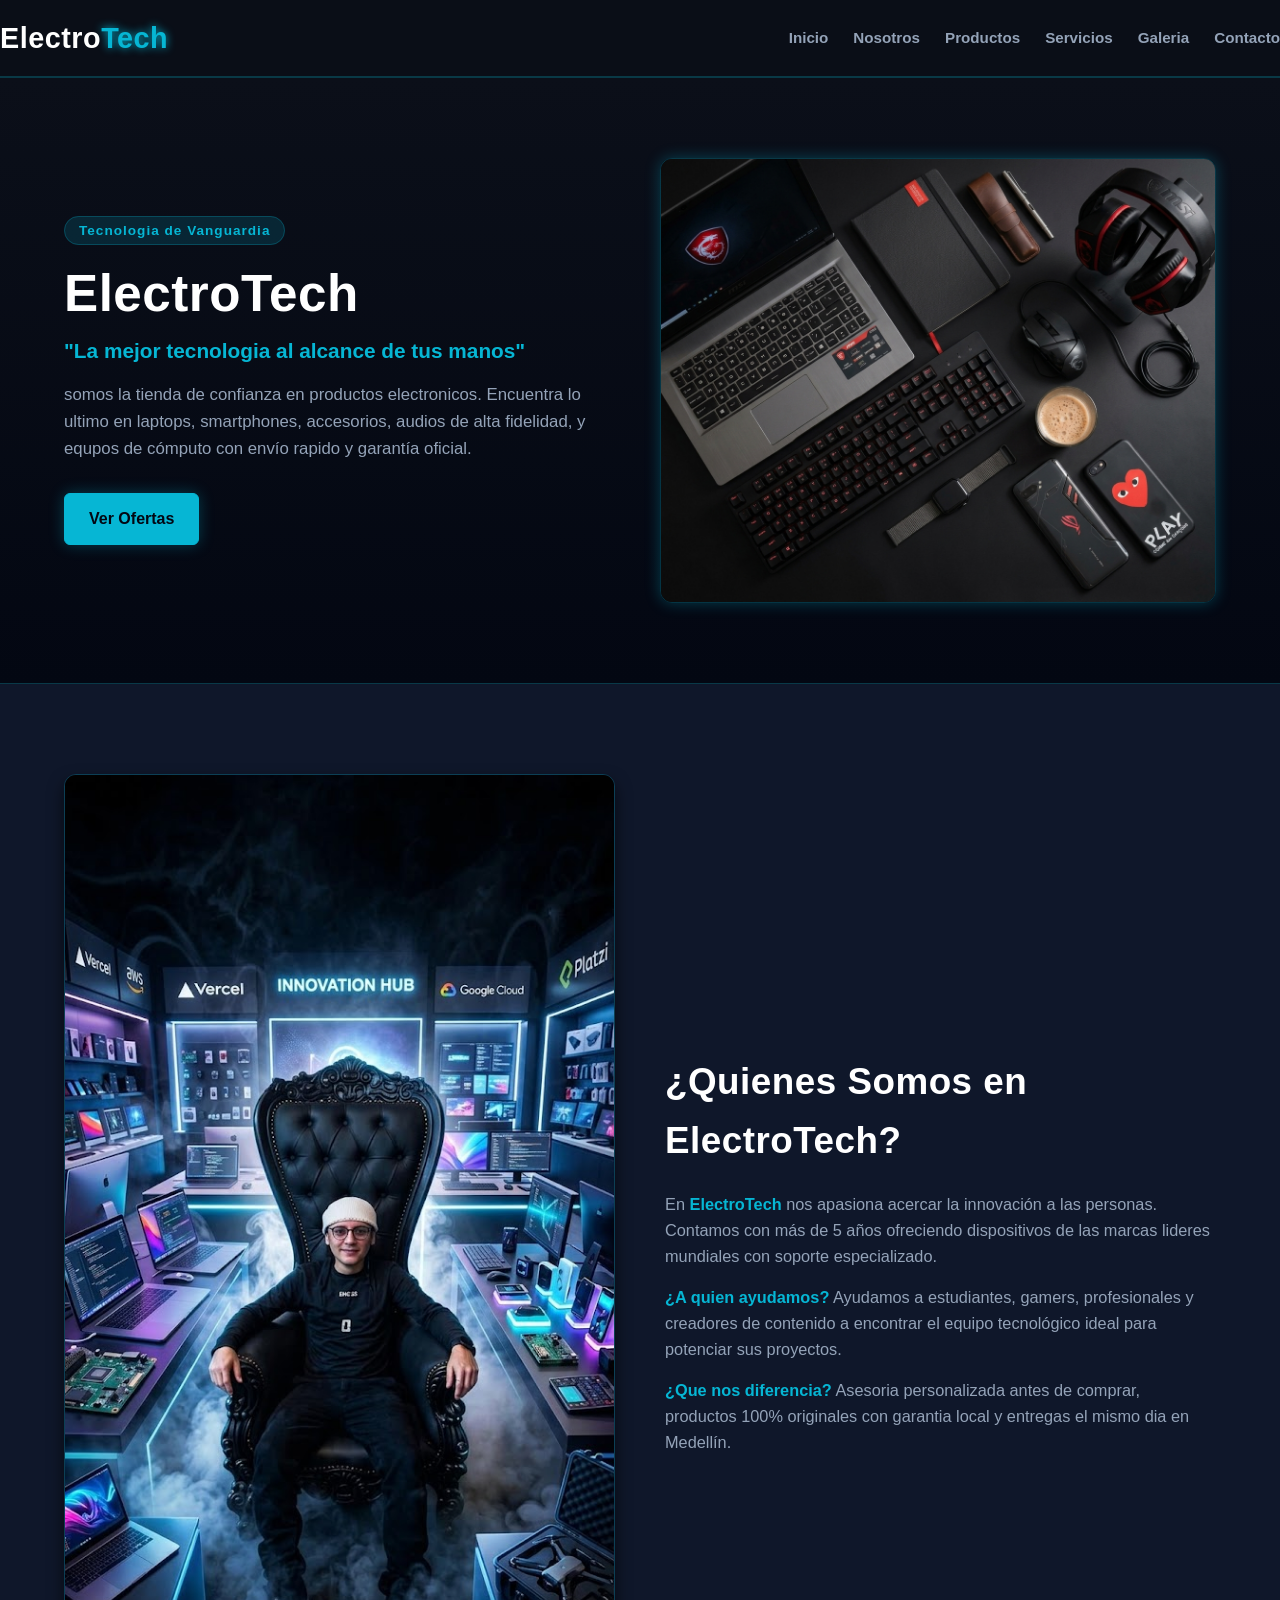
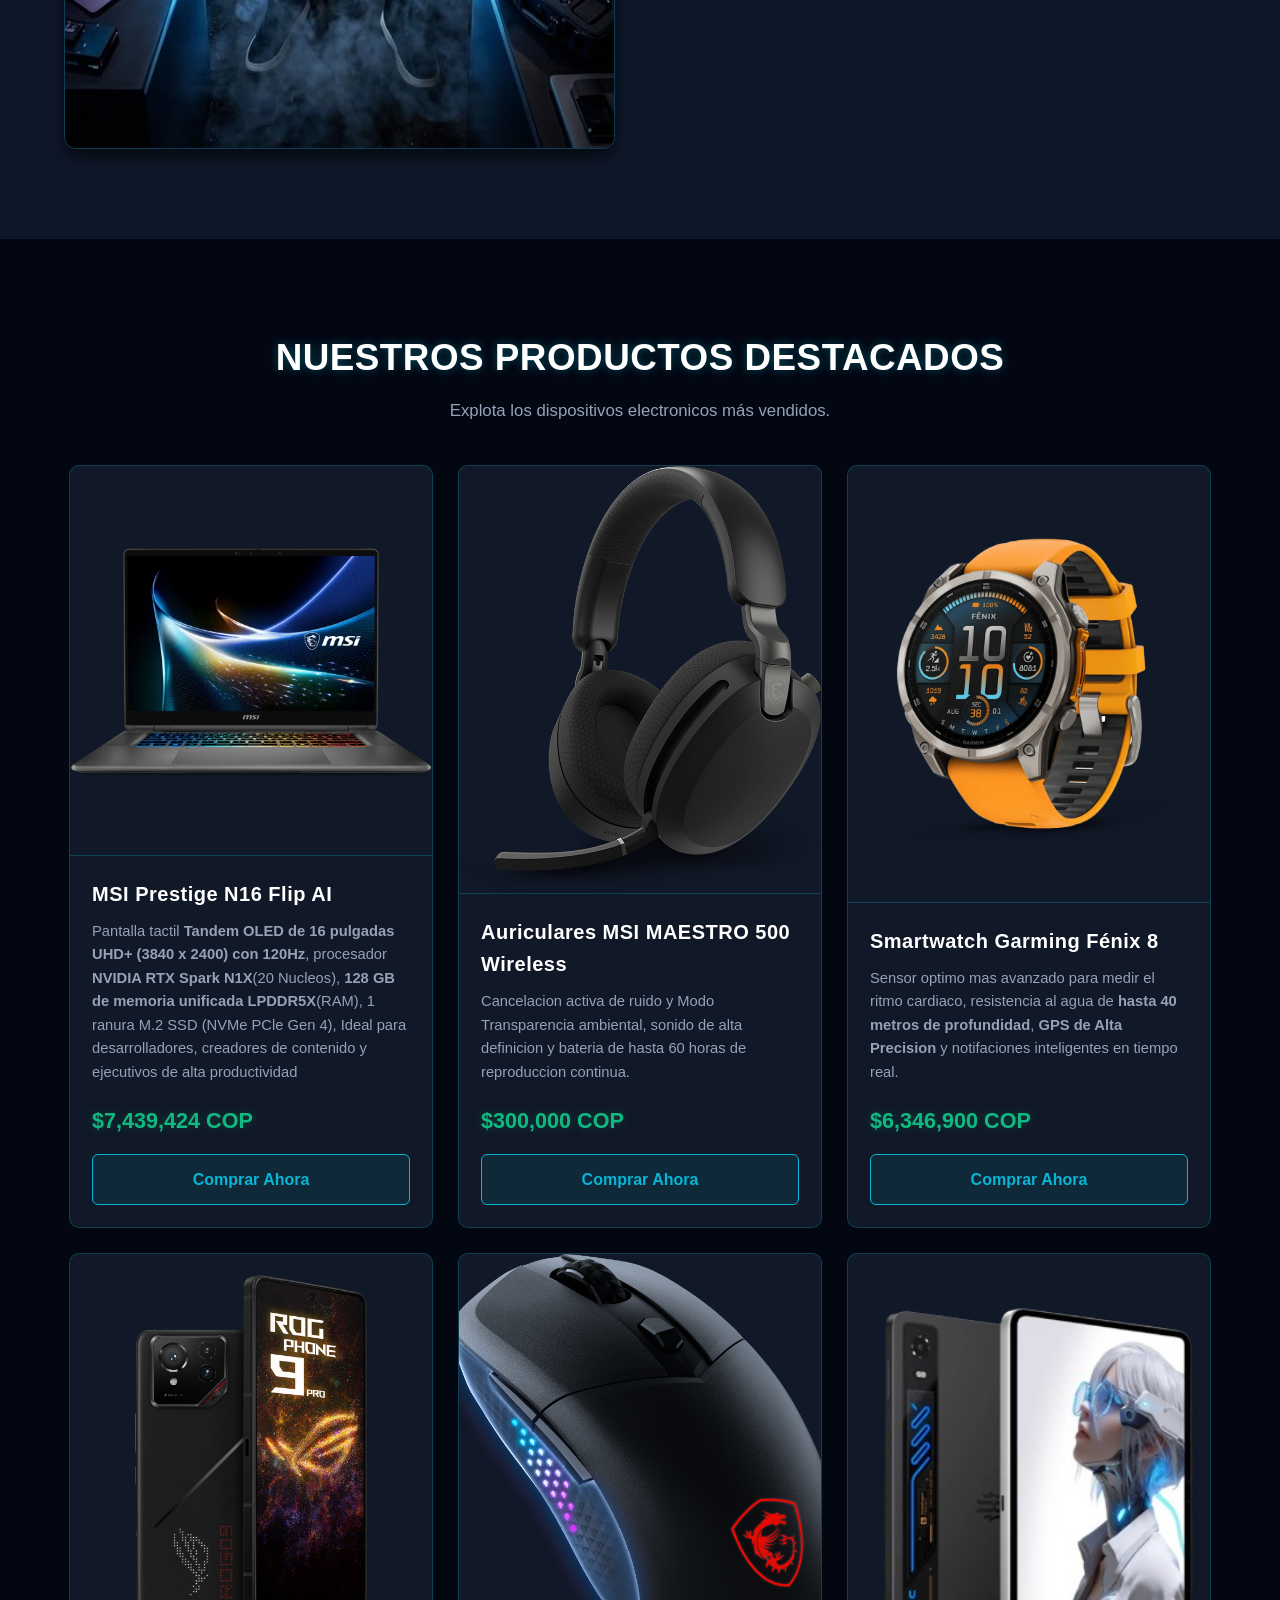
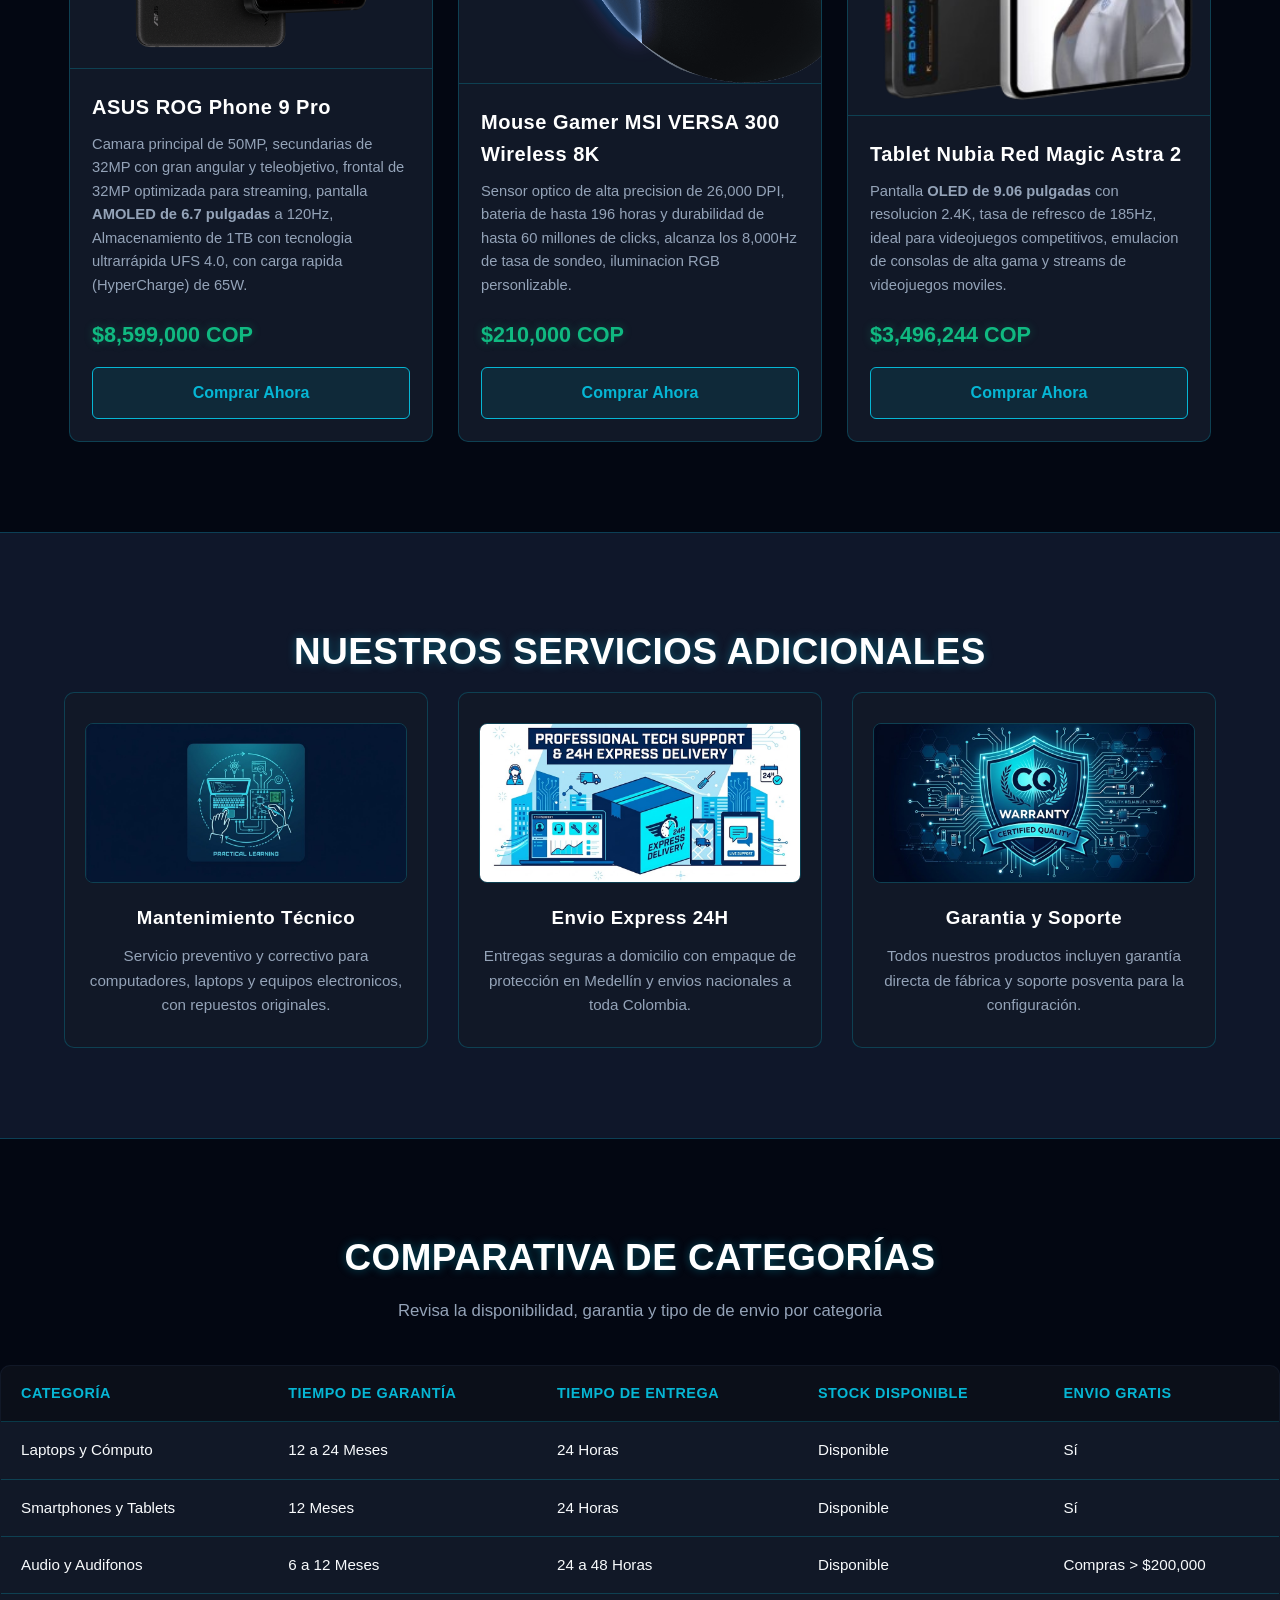
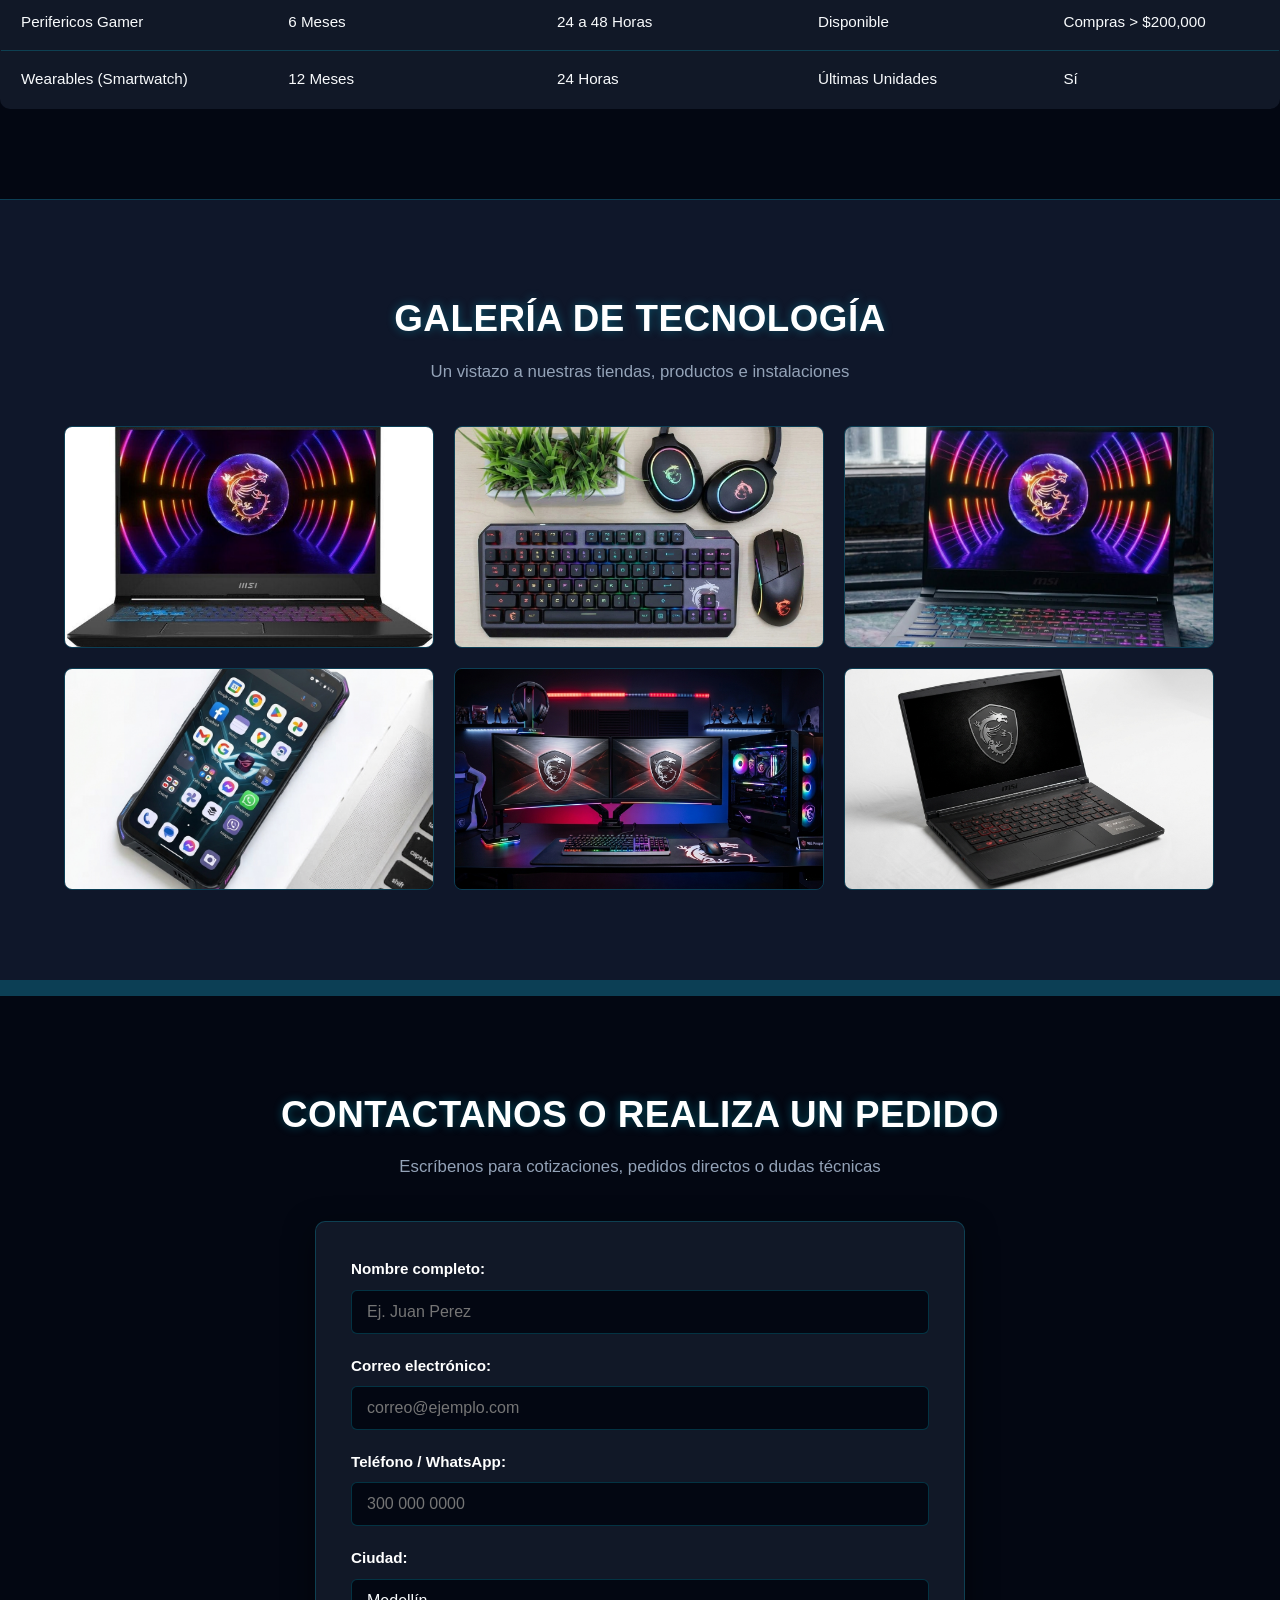
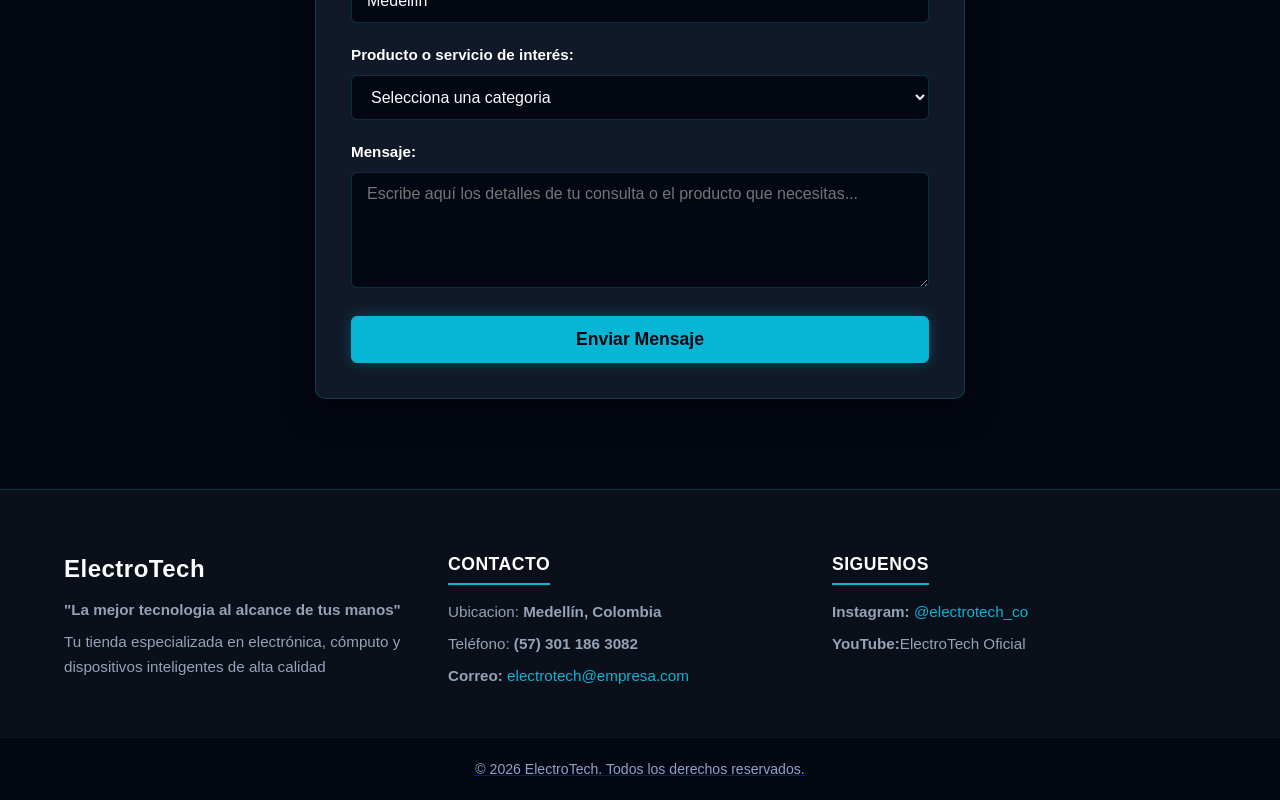
==== index.html @ 414b6d17 "Proyecto Integrador - Jhonier Diaz Y Cristian Zapata" ====
<!DOCTYPE html>
<html lang="en">
<head>
    <meta charset="UTF-8">
    <meta name="viewport" content="width=device-width, initial-scale=1.0">
    <title>ElectroTech - Tienda de Electronica y Tecnologia</title>
    <link rel="stylesheet" href="css/style.css">
</head>
<body>
    <header class="encabezado">
        <div class="contendedor encabezado-contenido">
            <div class="logo">
                <h2>Electro<span>Tech</span></h2>
            </div>
            <nav class="navegacion">
                <ul class="menu">
                    <li><a href="#inicio">Inicio</a></li>
                    <li><a href="#nosotros">Nosotros</a></li>
                    <li><a href="#productos">Productos</a></li>
                    <li><a href="#servicios">Servicios</a></li>
                    <li><a href="#galeria">Galeria</a></li>
                    <li><a href="#contacto">Contacto</a></li>
                </ul>
            </nav>
        </div>
    </header>
    <section id="inicio" class="hero">
        <div class="contenedor hero-contenido">
            <div class="hero-texto">
                <span class="etiqueta">Tecnologia de Vanguardia</span>
                <h1>ElectroTech</h1>
                <p class="eslogan">"La mejor tecnologia al alcance de tus manos"</p>
                <p class="descripcion">
                    somos la tienda de confianza en productos electronicos. Encuentra 
                    lo ultimo en laptops, smartphones, accesorios, audios de alta fidelidad,
                    y equpos de cómputo con envío rapido y garantía oficial.
                </p>
                <a href="#productos" class="boton boton-principal">Ver Ofertas</a>
            </div>
            <div class="hero-imagen">
                <img src="img/Productos.jpeg" alt="Productos electronicos de ultima tecnologia">
            </div>
        </div>
    </section>
    <section id="nosotros" class="nosotros">
        <div class="contenedor nosotros-contenido">
            <div class="nosotros-imagen">
                <img src="img/Nosotros.jpg" alt="Fundador de ElectroTech">
            </div>
            <div class="nosotros-texto">
                <h2>¿Quienes Somos en ElectroTech?</h2>
                <p>
                    En <strong>ElectroTech</strong> nos apasiona acercar la innovación 
                    a las personas. Contamos con más de 5 años ofreciendo dispositivos de las 
                    marcas lideres mundiales con soporte especializado.
                </p>
                <p>
                    <strong>¿A quien ayudamos?</strong> Ayudamos a estudiantes, gamers,
                    profesionales y creadores de contenido a encontrar el equipo tecnológico
                    ideal para potenciar sus proyectos.
                </p>
                <p>
                    <strong>¿Que nos diferencia?</strong> Asesoria personalizada antes de
                    comprar, productos 100% originales con garantia local y entregas el
                    mismo dia en Medellín.
                </p>
            </div>
        </div>
    </section>
    <section id="productos" class="productos">
        <div class="contenedor">
            <h2 class="titulo-seccion">Nuestros Productos Destacados</h2>
            <p class="subtitulo-seccion">Explota los dispositivos electronicos más vendidos.</p>
            <div class="productos-contenedor">
                <article class="tarjeta-producto">
                    <img src="img/Laptop.webp" alt="Laptop Pro Gaming">
                    <div class="tarjeta-cuerpo">
                        <h3>MSI Prestige N16 Flip AI</h3>
                        <p>Pantalla tactil <strong>Tandem OLED de 16 pulgadas UHD+
                            (3840 x 2400) con 120Hz</strong>, procesador <strong>
                                NVIDIA RTX Spark N1X</strong>(20 Nucleos), <strong>
                                128 GB de memoria unificada LPDDR5X</strong>(RAM),
                                1 ranura M.2 SSD (NVMe PCle Gen 4), Ideal para
                                desarrolladores, creadores de contenido y ejecutivos
                                de alta productividad
                        </p>
                        <span class="precio">$7,439,424 COP</span>
                        <a href="#contacto" class="boton boton-tarjeta">Comprar Ahora</a>
                    </div>
                </article>
                <article class="tarjeta-producto">
                    <img src="img/Diademas.png" alt="Diademas bluetooth Inalambricas">
                    <div class="tarjeta-cuerpo">
                        <h3>Auriculares MSI MAESTRO 500 Wireless</h3>
                        <p>Cancelacion activa de ruido y Modo Transparencia ambiental,
                            sonido de alta definicion y bateria de hasta 60 horas de 
                            reproduccion continua.
                        </p>
                        <span class="precio">$300,000 COP</span>
                        <a href="#contacto" class="boton boton-tarjeta">Comprar Ahora</a>
                    </div>
                </article>
                <article class="tarjeta-producto">
                    <img src="img/Reloj.png" alt="Reloj Inteligente Smartwatch">
                    <div class="tarjeta-cuerpo">
                        <h3>Smartwatch Garming Fénix 8</h3>
                        <p>Sensor optimo mas avanzado para medir el ritmo cardiaco,
                            resistencia al agua de <strong>hasta 40 metros de profundidad</strong>,
                            <strong>GPS de Alta Precision</strong> y notifaciones
                            inteligentes en tiempo real.
                        </p>
                        <span class="precio">$6,346,900 COP</span>
                        <a href="#contacto" class="boton boton-tarjeta">Comprar Ahora</a>
                    </div>
                </article>
                <article class="tarjeta-producto">
                    <img src="img/Smartphone.png" alt="Smartpone Alta Gama">
                    <div class="tarjeta-cuerpo">
                        <h3>ASUS ROG Phone 9 Pro</h3>
                        <p>Camara principal de 50MP, secundarias de 32MP con gran
                            angular y teleobjetivo, frontal de 32MP optimizada para
                            streaming, pantalla <strong>AMOLED de 6.7 pulgadas</strong>
                            a 120Hz, Almacenamiento de 1TB con tecnologia ultrarrápida
                            UFS 4.0, con carga rapida (HyperCharge) de 65W.
                        </p>
                        <span class="precio">$8,599,000 COP</span>
                        <a href="#contacto" class="boton boton-tarjeta">Comprar Ahora</a>
                    </div>
                </article>
                <article class="tarjeta-producto">
                    <img src="img/Mouse.png" alt="Mouse Gamer Ergonomico">
                    <div class="tarjeta-cuerpo">
                        <h3>Mouse Gamer MSI VERSA 300 Wireless 8K</h3>
                        <p>
                            Sensor optico de alta precision de 26,000 DPI, bateria de
                            hasta  196 horas y durabilidad de hasta 60 millones de clicks,
                            alcanza los 8,000Hz de tasa de sondeo, iluminacion RGB personlizable.
                        </p>
                        <span class="precio">$210,000 COP</span>
                        <a href="#contacto" class="boton boton-tarjeta">Comprar Ahora</a>
                    </div>
                </article>
                <article class="tarjeta-producto">
                    <img src="img/Tablet.png" alt="Tablet de Alta Gama">
                    <div class="tarjeta-cuerpo">
                        <h3>Tablet Nubia Red Magic Astra 2</h3>
                        <p>
                            Pantalla <strong>OLED de 9.06 pulgadas</strong> con resolucion
                             2.4K, tasa de refresco de 185Hz, ideal para videojuegos
                             competitivos, emulacion de consolas de alta gama y streams de
                             videojuegos moviles.
                        </p>
                        <span class="precio">$3,496,244 COP</span>
                        <a href="#contacto" class="boton boton-tarjeta">Comprar Ahora</a>
                    </div>
                </article>
            </div>
        </div>
    </section>
    <section id="servicios" class="beneficios">
        <div class="contenedor">
            <h2 class="titulo-seccion">Nuestros Servicios Adicionales</h2>
            <div class="beneficios-contenedor">
                <div class="tarjeta-beneficio">
                    <img src="img/Mantenimiento.jpg" alt="Mantenimiento de computadores">
                    <h3>Mantenimiento Técnico</h3>
                    <p>Servicio preventivo y correctivo para computadores, laptops y
                        equipos electronicos, con repuestos originales.
                    </p>
                </div>
                <div class="tarjeta-beneficio">
                    <img src="img/Envios.jpg" alt="Envios rapidos a domicilio">
                    <h3>Envio Express 24H</h3>
                    <p>Entregas seguras a domicilio con empaque de protección en Medellín
                        y envios nacionales a toda Colombia.
                    </p>
                </div>
                <div class="tarjeta-beneficio">
                    <img src="img/Garantia.jpg" alt="Garantia extendida">
                    <h3>Garantia y Soporte</h3>
                    <p>Todos nuestros productos incluyen garantía directa de fábrica y
                        soporte posventa para la configuración.
                    </p>
                </div>
            </div>
        </div>
    </section>
    <section class="seccion-tabla">
        <div class="contenedor"></div>
        <h2 class="titulo-seccion">Comparativa de Categorías</h2>
        <p class="subtitulo-seccion">Revisa la disponibilidad, garantia y tipo de de envio por categoria</p>
        <div class="tabla-contenedor">
            <table>
                <thead>
                    <tr>
                        <th>Categoría</th>
                        <th>Tiempo de Garantía</th>
                        <th>Tiempo de Entrega</th>
                        <th>Stock Disponible</th>
                        <th>Envio Gratis</th>
                    </tr>
                </thead>
                <tbody>
                    <tr>
                        <td>Laptops y Cómputo</td>
                        <td>12 a 24 Meses</td>
                        <td>24 Horas</td>
                        <td>Disponible</td>
                        <td>Sí</td>
                    </tr>
                    <tr>
                        <td>Smartphones y Tablets</td>
                        <td>12 Meses</td>
                        <td>24 Horas</td>
                        <td>Disponible</td>
                        <td>Sí</td>
                    </tr>
                    <tr>
                        <td>Audio y Audifonos</td>
                        <td>6 a 12 Meses</td>
                        <td>24 a 48 Horas</td>
                        <td>Disponible</td>
                        <td>Compras > $200,000</td>
                    </tr>
                    <tr>
                        <td>Perifericos Gamer</td>
                        <td>6 Meses</td>
                        <td>24 a 48 Horas</td>
                        <td>Disponible</td>
                        <td>Compras > $200,000</td>
                    </tr>
                    <tr>
                        <td>Wearables (Smartwatch)</td>
                        <td>12 Meses</td>
                        <td>24 Horas</td>
                        <td>Últimas Unidades</td>
                        <td>Sí</td>
                    </tr>
                </tbody>
            </table>
        </div>
    </section>
    <section id="galeria" class="galeria">
        <div class="contenedor">
            <h2 class="titulo-seccion">Galería de Tecnología</h2>
            <p class="subtitulo-seccion">Un vistazo a nuestras tiendas, productos e instalaciones</p>
            <div class="galeria-contenedor">
                <div class="galeria-item">
                    <img src="img/LaptopMSI1.jpg" alt="Setup de cómputo con MSI">
                </div>
                <div class="galeria-item">
                    <img src="img/Perifericos.jpeg" alt="Exhibición de circuitos y componentes MSI">
                </div>
                <div class="galeria-item">
                    <img src="img/LaptopMSI2.jpg" alt="Espacio de trabajo moderno con computadora MSI">
                </div>
                <div class="galeria-item">
                    <img src="img/Celular.jpeg" alt="Telefono celular inteligente de alta gama">
                </div>
                <div class="galeria-item">
                    <img src="img/SetupMSI.jpeg" alt="Setup gamer profesional con computadora MSI">
                </div>
                <div class="galeria-item">
                    <img src="img/LaptopMSI3.jpeg" alt="Computadora MSI en un entorno de trabajo">
                </div>
            </div>
        </div>
    </section>
    <section id="contacto" class="contacto">
        <div class="contenedor">
            <h2 class="titulo-seccion">Contactanos o Realiza un Pedido</h2>
            <p class="subtitulo-seccion">Escríbenos para cotizaciones, pedidos directos o dudas técnicas</p>
            <form class="formulario-contacto">
                <div class="campo">
                    <label for="nombre">Nombre completo:</label>
                    <input type="text" id="nombre" name="nombre" placeholder="Ej. Juan Perez" required>
                </div>
                <div class="campo">
                    <label for="email">Correo electrónico:</label>
                    <input type="email" id="correo" name="correo" placeholder="correo@ejemplo.com" required>
                </div>
                <div class="campo">
                    <label for="telefono">Teléfono / WhatsApp:</label>
                    <input type="tel" id="telefono" name="telefono" placeholder="300 000 0000" required>
                </div>
                <div class="campo">
                    <label for="ciudad">Ciudad:</label>
                    <input type="text" id="ciudad" name="ciudad" value="Medellín" required>
                </div>
                <div class="campo">
                    <label for="servicio">Producto o servicio de interés:</label>
                    <select name="servicio" id="servicio" required>
                        <option value="" disabled selected>Selecciona una categoria</option>
                        <option value="laptop">Laptops y Cómputo</option>
                        <option value="audio">Audifonos y Audio</option>
                        <option value="smartphones">Smartphones y Tablets</option>
                        <option value="perifericos">Periféricos y Accesorios Gamer</option>
                        <option value="mantenimiento">Servicio Técnico y Mantenimiento</option>
                    </select>
                </div>
                <div class="campo">
                    <label for="mensaje">Mensaje:</label>
                    <textarea id="mensaje" name="mensaje" rows="5" placeholder="Escribe aquí los detalles de tu consulta o el producto que necesitas..." required></textarea>
                </div>
                <button type="submit" class="boton boton-enviar">Enviar Mensaje</button>
            </form>
        </div>
    </section>
    <footer class="pie-pagina">
        <div class="contenedor pie-contenido">
            <div class="pie-columna">
                <h3>ElectroTech</h3>
                <p class="eslogan-pie">"La mejor tecnologia al alcance de tus manos"</p>
                <p>Tu tienda especializada en electrónica, cómputo y dispositivos inteligentes de alta calidad</p>
            </div>
            <div class="pie-columna">
                <h4>Contacto</h4>
                <p>Ubicacion: <strong>Medellín, Colombia</strong></p>
                <p>Teléfono: <strong>(57) 301 186 3082</strong></p>
                <p><Strong>Correo:</Strong> <a href="mailto:electrotech@empresa.com">electrotech@empresa.com</a></p>
            </div>
            <div class="pie-columna">
                <h4>Siguenos</h4>
                <p><strong>Instagram:</strong> <a href="https://www.instagram.com" target="_blank" rel="noopener noreferrer">@electrotech_co</href></p>
                <p><strong>YouTube:</strong>ElectroTech Oficial</p>
            </div>
        </div>
        <div class="derechos">
            <p>&copy; 2026 ElectroTech. Todos los derechos reservados.</p>
        </div>
    </footer>
</body>
</html>
---- css/style.css ----
:root{
    --color-principal: #0b0f19;
    --color-principal-tarjeta: #111827;
    --color-secundario: #06b6d4;
    --color-secundario-hover: #0891b2;
    --color-complementario: #10b981;
    --color-fondo: #030712;
    --color-fondo-suave: #0f172a;
    --color-texto: #f8fafc;
    --color-texto-mutado: #94a3b8;
    --color-borde: rgba(6, 182, 212, 0.25);
    --sombra-neon: 0 0 15px rgba(6, 182, 212, 0.3); 
    --fuente-titulos: 'Helvetica', Arial, sans-serif;
    --fuente-texto: Arial, sans-serif;
}
*{
    margin: 0;
    padding: 0;
    box-sizing: border-box;
}
body{
    font-family: var(--fuente-texto);
    color: var(--color-texto);
    background-color: var(--color-fondo);
    line-height: 1.6;
}
h1, h2, h3, h4, h5, h6{
    font-family: var(--fuente-titulos);
    font-weight: 700;
    letter-spacing: 0.5px;
}
img{
    max-width: 100%;
    height: auto;
    display: block;
}
html {
    scroll-behavior: smooth;
}
.contenedor{
    width: 90%;
    max-width: 1200px;
    margin: 0 auto;
}
.titulo-seccion{
    text-align: center;
    font-size: 2.3rem;
    color: #ffffff;
    margin-bottom: 10px;
    text-transform: uppercase;
    text-shadow: 0 0 10px rgba(6, 182, 212, 0.4);
}
.subtitulo-seccion{
    text-align: center;
    color: var(--color-texto-mutado);
    margin-bottom: 40px;
    font-size: 1.05rem;
}
.boton{
    display: inline-block;
    padding: 12px 24px;
    font-family: var(--fuente-texto);
    font-weight: bold;
    text-decoration: none;
    border-radius: 6px;
    border: 1px solid var(--color-secundario);
    cursor: pointer;
    transition: all 0.3s ease;
}
.boton-principal{
    background-color: var(--color-secundario);
    color: var(--color-fondo);
    box-shadow: var(--sombra-neon);
}
.boton-principal:hover{
    background-color: var(--color-secundario-hover);
    box-shadow: 0 0 25px rgba(6, 182, 212, 0.6);
    transform: translateY(-2px);
}
.boton-tarjeta{
    background-color: rgba(6, 182, 212, 0.1);
    color: var(--color-secundario);
    width: 100%;
    text-align: center;
}
.boton-tarjeta:hover{
    background-color: var(--color-secundario);
    color: var(--color-fondo);
    box-shadow: var(--sombra-neon);
}
.encabezado{
    background-color: rgba(11, 15, 25, 0.95);
    border-bottom: 2px solid var(--color-borde);
    position: sticky;
    top: 0;
    z-index: 1000;
    backdrop-filter: blur(10px);
}
.encabezado-contenido{
    display: flex;
    justify-content: space-between;
    align-items: center;
    padding: 15px 0;
}
.logo h2{
    color: #ffffff;
    font-size: 1.8rem;
}
.logo h2 span{
    color: var(--color-secundario);
    text-shadow: 0 0 8px var(--color-secundario);
}
.menu{
    display: flex;
    list-style: none;
    gap: 25px;
}
.menu a{
    text-decoration: none;
    color: var(--color-texto-mutado);
    font-weight: bold;
    font-size: 0.95rem;
    transition: color 0.3s ease, text-shadow 0.3s ease;
}
.menu a:hover{
    color: var(--color-secundario);
    text-shadow: 0 0 8px var(--color-secundario);
}
.hero{
    background: linear-gradient(180deg, var(--color-principal) 0%, var(--color-fondo) 100%);
    padding: 80px 0;
    border-bottom: 1px solid var(--color-borde);
}
.hero-contenido{
    display: flex;
    align-items: center;
    justify-content: space-between;
    gap: 40px;
}
.hero-texto{
    flex: 1;
}
.etiqueta{
    background-color: rgba(6, 182, 212, 0.15);
    color: var(--color-secundario);
    padding: 6px 14px;
    border-radius: 20px;
    font-size: 0.85rem;
    font-weight: bold;
    border: 1px solid var(--color-borde);
    letter-spacing: 1px;
}
.hero-texto h1{
    font-size: 3.2rem;
    color: #ffffff;
    margin-top: 20px;
    margin-bottom: 10px;
    line-height: 1.2;
}
.eslogan{
    font-size: 1.3rem;
    color: var(--color-secundario);
    font-weight: bold;
    margin-bottom: 15px;
}
.descripcion{
    font-size: 1.05rem;
    color: var(--color-texto-mutado);
    margin-bottom: 30px;
}
.hero-imagen{
    flex: 1;
}
.hero-imagen img{
    border-radius: 12px;
    border: 1px solid var(--color-borde);
    box-shadow: var(--sombra-neon);
}
.nosotros{
    padding: 90px 0;
    background-color: var(--color-fondo-suave);
    border-bottom: var(--color-borde);
}
.nosotros-contenido{
    display: flex;
    align-items: center;
    gap: 50px;
}
.nosotros-imagen{
    flex: 1;
}
.nosotros-imagen img{
    border-radius: 12px;
    border: 1px solid var(--color-borde);
    box-shadow: 0 8px 16px rgba(0, 0, 0, 0.6);
}
.nosotros-texto{
    flex: 1;
}
.nosotros-texto h2{
    font-size: 2.3rem;
    color: #ffffff;
    margin-bottom: 20px;
}
.nosotros-texto p{
    margin-bottom: 15px;
    color: var(--color-texto-mutado);
    font-size: 1.02rem;
}
.nosotros-texto strong{
    color: var(--color-secundario);
}
.productos{
    background-color: var(--color-fondo);
    padding: 90px 0;
}
.productos-contenedor{
    display: flex;
    flex-wrap: wrap;
    gap: 25px;
    justify-content: center;
}
.tarjeta-producto{
    background-color: var(--color-principal-tarjeta);
    border: 1px solid var(--color-borde);
    border-radius: 10px;
    overflow: hidden;
    width: calc(33.333% - 20px);
    min-width: 280px;
    display: flex;
    flex-direction: column;
    transition: transform 0.3s ease, box-shadow 0.3s ease;
}
.tarjeta-producto:hover{
    transform: translateY(-58px);
    border-color: var(--color-secundario);
    box-shadow: var(--sombra-neon);
}
.tarjeta-producto img{
    width: 100%;
    height: 220%;
    object-fit: cover;
    border-bottom: 1px solid var(--color-borde);
}
.tarjeta-cuerpo{
    padding: 22px;
    display: flex;
    flex-direction: column;
    flex: 1;
}
.tarjeta-cuerpo h3{
    font-size: 1.25rem;
    color: #ffffff;
    margin-bottom: 10px;
}
.tarjeta-cuerpo p{
    color: var(--color-texto-mutado);
    font-size: 0.92rem;
    margin-bottom: 20px;
    flex: 1;
}
.precio{
    font-size: 1.35rem;
    font-weight: bold;
    color: var(--color-complementario);
    margin-bottom: 15px;
    text-shadow: 0 0 10px rgba(16, 185, 129, 0.3);
}
.beneficios{
    padding: 90px 0;
    background-color: var(--color-fondo-suave);
    border-top: 1px solid var(--color-borde);
    border-bottom: 1px solid var(--color-borde);
}
.beneficios-contenedor{
    display: flex;
    flex-wrap: wrap;
    gap: 30px;
    justify-content: space-between;
}
.tarjeta-beneficio{
    flex: 1;
    min-width: 260px;
    text-align: center;
    padding: 30px 20px;
    background-color: var(--color-principal-tarjeta);
    border: 1px solid var(--color-borde);
    border-radius: 10px;
    transition: transform 0.3 ease, box-shadow 0.3s ease;
}
.tarjeta-beneficio:hover{
    transform: translateY(-5px);
    border-color: var(--color-secundario);
    box-shadow: var(--sombra-neon);
}
.tarjeta-beneficio img{
    width: 100%;
    max-height: 160px;
    border-radius: 8px;
    margin: 0 auto 20px auto;
    object-fit: cover;
    border: 1px solid var(--color-borde);
}
.tarjeta-beneficio h3{
    color: #ffffff;
    margin: 12px;
}
.tarjeta-beneficio p{
    color: var(--color-texto-mutado);
    font-size: 0.95rem;
}
.seccion-tabla{
    background-color: var(--color-fondo);
    padding: 90px 0;
}
.tabla-contenedor{
    overflow-x: auto;
}
table{
    width: 100%;
    border-collapse: collapse;
    background-color: var(--color-principal-tarjeta);
    border-radius: 10px;
    overflow: hidden;
    border: 1px solid var(--color-borde);
}

th, td{
    padding: 16px 20px;
    text-align: left;
    border-bottom: 1px solid var(--color-borde);
}
th{
    background-color: var(--color-principal);
    color: var(--color-secundario);
    font-family: var(--fuente-titulos);
    font-weight: bold;
    text-transform: uppercase;
    font-size: 0.9rem;
    letter-spacing: 0.5px;
}
td{
    color: var(--color-texto);
    font-size: 0.95rem;
}
tr:hover{
    background-color: rgba(6, 182, 212, 0.05);
}
.galeria{
    padding: 90px 0;
    background-color: var(--color-fondo-suave);
    border-top: 1px solid var(--color-borde);
    border-bottom: 1pc solid var(--color-borde);
}
.galeria-contenedor{
    display: flex;
    flex-wrap: wrap;
    gap: 20px;
}
.galeria-item{
    width: calc(33.333% - 14px);
    min-width: 260px;
    overflow: hidden;
    border-radius: 8px;
    border: 1px solid var(--color-borde);
}
.galeria-item img{
    width: 100%;
    height: 220px;
    object-fit: cover;
    transition: transform 0.4s ease, filter 0.4s ease;
}
.galeria-item img:hover{
    transform: scale(1.08);
    filter: brightness(1.1);
}
.contacto{
    background-color: var(--color-fondo);
    padding: 90px 0;
}
.formulario-contacto{
    max-width: 650px;
    margin: 0 auto;
    background-color: var(--color-principal-tarjeta);
    padding: 35px;
    border-radius: 10px;
    border: 1px solid var(--color-borde);
    box-shadow: 0 10px 30px rgba(0, 0, 0, 0.5);
}
.campo{
    margin-bottom: 20px;
}
.campo label{
    display: block;
    margin-bottom: 8px;
    font-weight: bold;
    color: #ffffff;
    font-size: 0.95rem;
}
.campo input,
.campo select,
.campo textarea{
    width: 100%;
    padding: 12px 15px;
    background-color: var(--color-fondo);
    border: 1px solid var(--color-borde);
    border-radius: 6px;
    font-family: var(--fuente-texto);
    font-size: 1rem;
    color: var(--fuente-texto);
    transition: border-color 0.3s ease, box-shadow 0.3s ease;
}
.campo input:focus,
.campo select:focus,
.campo textarea:focus{
    outline: none;
    border-color: var(--color-secundario);
    box-shadow: 0 0 10px rgba(6, 182, 212, 0.4);
}
.boton-enviar{
    background-color: var(--color-secundario);
    color: var(--color-fondo);
    width: 100%;
    font-size: 1.1rem;
    box-shadow: var(--sombra-neon);
}
.boton-enviar:hover{
    background-color: var(--color-secundario-hover);
    box-shadow: 0 0 25px rgbaa(6, 182, 212, 0.6);
}
.pie-pagina{
    background-color: var(--color-principal);
    color: var(--color-texto);
    padding-top: 60px;
    border-top: 1px solid var(--color-borde);
}
.pie-contenido{
    display: flex;
    flex-wrap: wrap;
    gap: 40px;
    justify-content: space-between;
    padding-bottom: 40px;
}
.pie-columna{
    flex: 1;
    min-width: 220px;
}
.pie-columna h3{
    font-size: 1.5rem;
    margin-bottom: 10px;
    color: #ffffff;
}
.pie-columna h4{
    font-size: 1.1rem;
    margin-bottom: 15px;
    border-bottom: 2px solid var(--color-secundario);
    display: inline-block;
    padding-bottom: 5px;
    color: #ffffff;
    text-transform: uppercase;
}
.eslogan-pie{
    color: var(--color-secundario);
    font-weight: bold;
    margin-bottom: 10px;
}
.pie-columna p{
    margin-bottom: 8px;
    font-size: 0.95rem;
    color: var(--color-texto-mutado);
}
.pie-columna a{
    color: var(--color-secundario);
    text-decoration: none;
    transition: text-shadow 0.3s ease;
}
.pie-columna a:hover{
    text-decoration: underline;
    text-shadow: 0 0 8px var(--color-secundario);
}
.derechos{
    background-color: #030712;
    text-align: center;
    padding: 20px 0;
    font-size: 0.88rem;
    color: var(--color-texto-mutado);
    border-top: 1px solid rgba(255, 255, 255, 0.05);
}
@media (max-width: 768px){
    .encabezado-contenido{
        flex-direction: column;
        gap: 15px;
    }
    .menu{
        flex-direction: column;
        text-align: center;
        gap: 12px;
    }
    .hero-contenido{
        flex-direction: column;
        text-align: center;
    }
    .hero-texto h1{
        font-size: 2.2rem;
    }
    .nosotros-contenido{
        flex-direction: column;
    }
    .tarjeta-producto{
        width: 100%;
    }
    .galeria-item{
        width: 100%;
    }
    .pie-contenido{
        flex-direction: column;
        gap: 30px;
    }
}
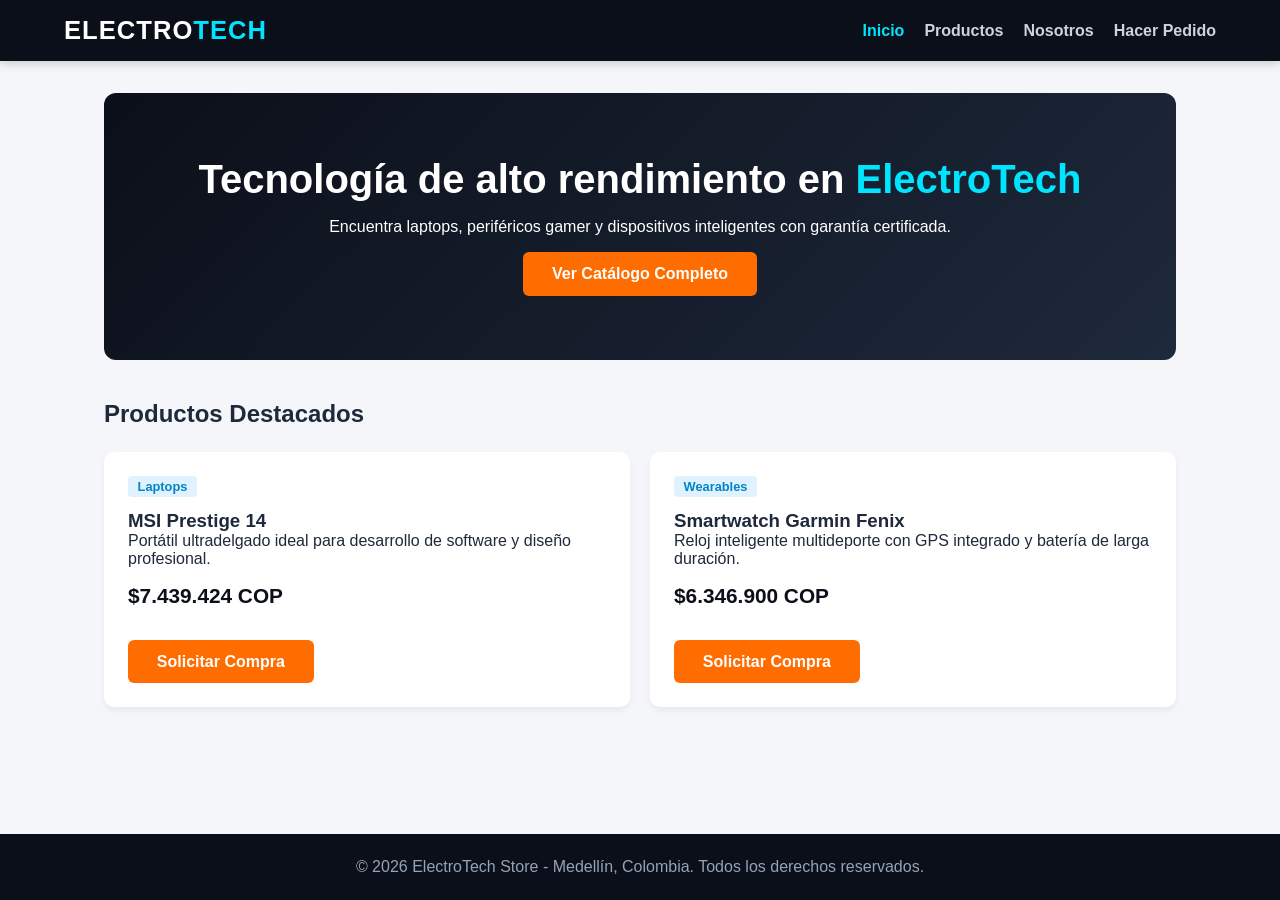
==== commit e8ca1bf2: "Introduccion a la Programacion 2" ====
--- a/index.html
+++ b/index.html
@@ -1,333 +1,61 @@
 <!DOCTYPE html>
-<html lang="en">
+<html lang="es">
 <head>
     <meta charset="UTF-8">
     <meta name="viewport" content="width=device-width, initial-scale=1.0">
-    <title>ElectroTech - Tienda de Electronica y Tecnologia</title>
-    <link rel="stylesheet" href="css/style.css">
+    <title>ElectroTech | Inicio</title>
+    <link rel="stylesheet" href="css/index.css">
 </head>
 <body>
-    <header class="encabezado">
-        <div class="contendedor encabezado-contenido">
-            <div class="logo">
-                <h2>Electro<span>Tech</span></h2>
+    <header>
+        <a href="index.html" class="logo">ELECTRO<span>TECH</span></a>
+        <nav>
+            <ul>
+                <li><a href="index.html" class="activo">Inicio</a></li>
+                <li><a href="productos.html">Productos</a></li>
+                <li><a href="nosotros.html">Nosotros</a></li>
+                <li><a href="contacto.html">Hacer Pedido</a></li>
+            </ul>
+        </nav>
+    </header>
+
+    <main>
+        <section class="hero">
+            <h1>Tecnología de alto rendimiento en <span>ElectroTech</span></h1>
+            <p>Encuentra laptops, periféricos gamer y dispositivos inteligentes con garantía certificada.</p>
+            <a href="productos.html" class="btn">Ver Catálogo Completo</a>
+        </section>
+
+        <h2>Productos Destacados</h2>
+        <div class="grid-productos">
+            <div class="card">
+                <div>
+                    <span class="categoria-tag">Laptops</span>
+                    <h3>MSI Prestige 14</h3>
+                    <p>Portátil ultradelgado ideal para desarrollo de software y diseño profesional.</p>
+                </div>
+                <div>
+                    <p class="precio">$7.439.424 COP</p>
+                    <a href="contacto.html" class="btn">Solicitar Compra</a>
+                </div>
             </div>
-            <nav class="navegacion">
-                <ul class="menu">
-                    <li><a href="#inicio">Inicio</a></li>
-                    <li><a href="#nosotros">Nosotros</a></li>
-                    <li><a href="#productos">Productos</a></li>
-                    <li><a href="#servicios">Servicios</a></li>
-                    <li><a href="#galeria">Galeria</a></li>
-                    <li><a href="#contacto">Contacto</a></li>
-                </ul>
-            </nav>
-        </div>
-    </header>
-    <section id="inicio" class="hero">
-        <div class="contenedor hero-contenido">
-            <div class="hero-texto">
-                <span class="etiqueta">Tecnologia de Vanguardia</span>
-                <h1>ElectroTech</h1>
-                <p class="eslogan">"La mejor tecnologia al alcance de tus manos"</p>
-                <p class="descripcion">
-                    somos la tienda de confianza en productos electronicos. Encuentra 
-                    lo ultimo en laptops, smartphones, accesorios, audios de alta fidelidad,
-                    y equpos de cómputo con envío rapido y garantía oficial.
-                </p>
-                <a href="#productos" class="boton boton-principal">Ver Ofertas</a>
-            </div>
-            <div class="hero-imagen">
-                <img src="img/Productos.jpeg" alt="Productos electronicos de ultima tecnologia">
-            </div>
-        </div>
-    </section>
-    <section id="nosotros" class="nosotros">
-        <div class="contenedor nosotros-contenido">
-            <div class="nosotros-imagen">
-                <img src="img/Nosotros.jpg" alt="Fundador de ElectroTech">
-            </div>
-            <div class="nosotros-texto">
-                <h2>¿Quienes Somos en ElectroTech?</h2>
-                <p>
-                    En <strong>ElectroTech</strong> nos apasiona acercar la innovación 
-                    a las personas. Contamos con más de 5 años ofreciendo dispositivos de las 
-                    marcas lideres mundiales con soporte especializado.
-                </p>
-                <p>
-                    <strong>¿A quien ayudamos?</strong> Ayudamos a estudiantes, gamers,
-                    profesionales y creadores de contenido a encontrar el equipo tecnológico
-                    ideal para potenciar sus proyectos.
-                </p>
-                <p>
-                    <strong>¿Que nos diferencia?</strong> Asesoria personalizada antes de
-                    comprar, productos 100% originales con garantia local y entregas el
-                    mismo dia en Medellín.
-                </p>
-            </div>
-        </div>
-    </section>
-    <section id="productos" class="productos">
-        <div class="contenedor">
-            <h2 class="titulo-seccion">Nuestros Productos Destacados</h2>
-            <p class="subtitulo-seccion">Explota los dispositivos electronicos más vendidos.</p>
-            <div class="productos-contenedor">
-                <article class="tarjeta-producto">
-                    <img src="img/Laptop.webp" alt="Laptop Pro Gaming">
-                    <div class="tarjeta-cuerpo">
-                        <h3>MSI Prestige N16 Flip AI</h3>
-                        <p>Pantalla tactil <strong>Tandem OLED de 16 pulgadas UHD+
-                            (3840 x 2400) con 120Hz</strong>, procesador <strong>
-                                NVIDIA RTX Spark N1X</strong>(20 Nucleos), <strong>
-                                128 GB de memoria unificada LPDDR5X</strong>(RAM),
-                                1 ranura M.2 SSD (NVMe PCle Gen 4), Ideal para
-                                desarrolladores, creadores de contenido y ejecutivos
-                                de alta productividad
-                        </p>
-                        <span class="precio">$7,439,424 COP</span>
-                        <a href="#contacto" class="boton boton-tarjeta">Comprar Ahora</a>
-                    </div>
-                </article>
-                <article class="tarjeta-producto">
-                    <img src="img/Diademas.png" alt="Diademas bluetooth Inalambricas">
-                    <div class="tarjeta-cuerpo">
-                        <h3>Auriculares MSI MAESTRO 500 Wireless</h3>
-                        <p>Cancelacion activa de ruido y Modo Transparencia ambiental,
-                            sonido de alta definicion y bateria de hasta 60 horas de 
-                            reproduccion continua.
-                        </p>
-                        <span class="precio">$300,000 COP</span>
-                        <a href="#contacto" class="boton boton-tarjeta">Comprar Ahora</a>
-                    </div>
-                </article>
-                <article class="tarjeta-producto">
-                    <img src="img/Reloj.png" alt="Reloj Inteligente Smartwatch">
-                    <div class="tarjeta-cuerpo">
-                        <h3>Smartwatch Garming Fénix 8</h3>
-                        <p>Sensor optimo mas avanzado para medir el ritmo cardiaco,
-                            resistencia al agua de <strong>hasta 40 metros de profundidad</strong>,
-                            <strong>GPS de Alta Precision</strong> y notifaciones
-                            inteligentes en tiempo real.
-                        </p>
-                        <span class="precio">$6,346,900 COP</span>
-                        <a href="#contacto" class="boton boton-tarjeta">Comprar Ahora</a>
-                    </div>
-                </article>
-                <article class="tarjeta-producto">
-                    <img src="img/Smartphone.png" alt="Smartpone Alta Gama">
-                    <div class="tarjeta-cuerpo">
-                        <h3>ASUS ROG Phone 9 Pro</h3>
-                        <p>Camara principal de 50MP, secundarias de 32MP con gran
-                            angular y teleobjetivo, frontal de 32MP optimizada para
-                            streaming, pantalla <strong>AMOLED de 6.7 pulgadas</strong>
-                            a 120Hz, Almacenamiento de 1TB con tecnologia ultrarrápida
-                            UFS 4.0, con carga rapida (HyperCharge) de 65W.
-                        </p>
-                        <span class="precio">$8,599,000 COP</span>
-                        <a href="#contacto" class="boton boton-tarjeta">Comprar Ahora</a>
-                    </div>
-                </article>
-                <article class="tarjeta-producto">
-                    <img src="img/Mouse.png" alt="Mouse Gamer Ergonomico">
-                    <div class="tarjeta-cuerpo">
-                        <h3>Mouse Gamer MSI VERSA 300 Wireless 8K</h3>
-                        <p>
-                            Sensor optico de alta precision de 26,000 DPI, bateria de
-                            hasta  196 horas y durabilidad de hasta 60 millones de clicks,
-                            alcanza los 8,000Hz de tasa de sondeo, iluminacion RGB personlizable.
-                        </p>
-                        <span class="precio">$210,000 COP</span>
-                        <a href="#contacto" class="boton boton-tarjeta">Comprar Ahora</a>
-                    </div>
-                </article>
-                <article class="tarjeta-producto">
-                    <img src="img/Tablet.png" alt="Tablet de Alta Gama">
-                    <div class="tarjeta-cuerpo">
-                        <h3>Tablet Nubia Red Magic Astra 2</h3>
-                        <p>
-                            Pantalla <strong>OLED de 9.06 pulgadas</strong> con resolucion
-                             2.4K, tasa de refresco de 185Hz, ideal para videojuegos
-                             competitivos, emulacion de consolas de alta gama y streams de
-                             videojuegos moviles.
-                        </p>
-                        <span class="precio">$3,496,244 COP</span>
-                        <a href="#contacto" class="boton boton-tarjeta">Comprar Ahora</a>
-                    </div>
-                </article>
-            </div>
-        </div>
-    </section>
-    <section id="servicios" class="beneficios">
-        <div class="contenedor">
-            <h2 class="titulo-seccion">Nuestros Servicios Adicionales</h2>
-            <div class="beneficios-contenedor">
-                <div class="tarjeta-beneficio">
-                    <img src="img/Mantenimiento.jpg" alt="Mantenimiento de computadores">
-                    <h3>Mantenimiento Técnico</h3>
-                    <p>Servicio preventivo y correctivo para computadores, laptops y
-                        equipos electronicos, con repuestos originales.
-                    </p>
+
+            <div class="card">
+                <div>
+                    <span class="categoria-tag">Wearables</span>
+                    <h3>Smartwatch Garmin Fenix</h3>
+                    <p>Reloj inteligente multideporte con GPS integrado y batería de larga duración.</p>
                 </div>
-                <div class="tarjeta-beneficio">
-                    <img src="img/Envios.jpg" alt="Envios rapidos a domicilio">
-                    <h3>Envio Express 24H</h3>
-                    <p>Entregas seguras a domicilio con empaque de protección en Medellín
-                        y envios nacionales a toda Colombia.
-                    </p>
-                </div>
-                <div class="tarjeta-beneficio">
-                    <img src="img/Garantia.jpg" alt="Garantia extendida">
-                    <h3>Garantia y Soporte</h3>
-                    <p>Todos nuestros productos incluyen garantía directa de fábrica y
-                        soporte posventa para la configuración.
-                    </p>
+                <div>
+                    <p class="precio">$6.346.900 COP</p>
+                    <a href="contacto.html" class="btn">Solicitar Compra</a>
                 </div>
             </div>
         </div>
-    </section>
-    <section class="seccion-tabla">
-        <div class="contenedor"></div>
-        <h2 class="titulo-seccion">Comparativa de Categorías</h2>
-        <p class="subtitulo-seccion">Revisa la disponibilidad, garantia y tipo de de envio por categoria</p>
-        <div class="tabla-contenedor">
-            <table>
-                <thead>
-                    <tr>
-                        <th>Categoría</th>
-                        <th>Tiempo de Garantía</th>
-                        <th>Tiempo de Entrega</th>
-                        <th>Stock Disponible</th>
-                        <th>Envio Gratis</th>
-                    </tr>
-                </thead>
-                <tbody>
-                    <tr>
-                        <td>Laptops y Cómputo</td>
-                        <td>12 a 24 Meses</td>
-                        <td>24 Horas</td>
-                        <td>Disponible</td>
-                        <td>Sí</td>
-                    </tr>
-                    <tr>
-                        <td>Smartphones y Tablets</td>
-                        <td>12 Meses</td>
-                        <td>24 Horas</td>
-                        <td>Disponible</td>
-                        <td>Sí</td>
-                    </tr>
-                    <tr>
-                        <td>Audio y Audifonos</td>
-                        <td>6 a 12 Meses</td>
-                        <td>24 a 48 Horas</td>
-                        <td>Disponible</td>
-                        <td>Compras > $200,000</td>
-                    </tr>
-                    <tr>
-                        <td>Perifericos Gamer</td>
-                        <td>6 Meses</td>
-                        <td>24 a 48 Horas</td>
-                        <td>Disponible</td>
-                        <td>Compras > $200,000</td>
-                    </tr>
-                    <tr>
-                        <td>Wearables (Smartwatch)</td>
-                        <td>12 Meses</td>
-                        <td>24 Horas</td>
-                        <td>Últimas Unidades</td>
-                        <td>Sí</td>
-                    </tr>
-                </tbody>
-            </table>
-        </div>
-    </section>
-    <section id="galeria" class="galeria">
-        <div class="contenedor">
-            <h2 class="titulo-seccion">Galería de Tecnología</h2>
-            <p class="subtitulo-seccion">Un vistazo a nuestras tiendas, productos e instalaciones</p>
-            <div class="galeria-contenedor">
-                <div class="galeria-item">
-                    <img src="img/LaptopMSI1.jpg" alt="Setup de cómputo con MSI">
-                </div>
-                <div class="galeria-item">
-                    <img src="img/Perifericos.jpeg" alt="Exhibición de circuitos y componentes MSI">
-                </div>
-                <div class="galeria-item">
-                    <img src="img/LaptopMSI2.jpg" alt="Espacio de trabajo moderno con computadora MSI">
-                </div>
-                <div class="galeria-item">
-                    <img src="img/Celular.jpeg" alt="Telefono celular inteligente de alta gama">
-                </div>
-                <div class="galeria-item">
-                    <img src="img/SetupMSI.jpeg" alt="Setup gamer profesional con computadora MSI">
-                </div>
-                <div class="galeria-item">
-                    <img src="img/LaptopMSI3.jpeg" alt="Computadora MSI en un entorno de trabajo">
-                </div>
-            </div>
-        </div>
-    </section>
-    <section id="contacto" class="contacto">
-        <div class="contenedor">
-            <h2 class="titulo-seccion">Contactanos o Realiza un Pedido</h2>
-            <p class="subtitulo-seccion">Escríbenos para cotizaciones, pedidos directos o dudas técnicas</p>
-            <form class="formulario-contacto">
-                <div class="campo">
-                    <label for="nombre">Nombre completo:</label>
-                    <input type="text" id="nombre" name="nombre" placeholder="Ej. Juan Perez" required>
-                </div>
-                <div class="campo">
-                    <label for="email">Correo electrónico:</label>
-                    <input type="email" id="correo" name="correo" placeholder="correo@ejemplo.com" required>
-                </div>
-                <div class="campo">
-                    <label for="telefono">Teléfono / WhatsApp:</label>
-                    <input type="tel" id="telefono" name="telefono" placeholder="300 000 0000" required>
-                </div>
-                <div class="campo">
-                    <label for="ciudad">Ciudad:</label>
-                    <input type="text" id="ciudad" name="ciudad" value="Medellín" required>
-                </div>
-                <div class="campo">
-                    <label for="servicio">Producto o servicio de interés:</label>
-                    <select name="servicio" id="servicio" required>
-                        <option value="" disabled selected>Selecciona una categoria</option>
-                        <option value="laptop">Laptops y Cómputo</option>
-                        <option value="audio">Audifonos y Audio</option>
-                        <option value="smartphones">Smartphones y Tablets</option>
-                        <option value="perifericos">Periféricos y Accesorios Gamer</option>
-                        <option value="mantenimiento">Servicio Técnico y Mantenimiento</option>
-                    </select>
-                </div>
-                <div class="campo">
-                    <label for="mensaje">Mensaje:</label>
-                    <textarea id="mensaje" name="mensaje" rows="5" placeholder="Escribe aquí los detalles de tu consulta o el producto que necesitas..." required></textarea>
-                </div>
-                <button type="submit" class="boton boton-enviar">Enviar Mensaje</button>
-            </form>
-        </div>
-    </section>
-    <footer class="pie-pagina">
-        <div class="contenedor pie-contenido">
-            <div class="pie-columna">
-                <h3>ElectroTech</h3>
-                <p class="eslogan-pie">"La mejor tecnologia al alcance de tus manos"</p>
-                <p>Tu tienda especializada en electrónica, cómputo y dispositivos inteligentes de alta calidad</p>
-            </div>
-            <div class="pie-columna">
-                <h4>Contacto</h4>
-                <p>Ubicacion: <strong>Medellín, Colombia</strong></p>
-                <p>Teléfono: <strong>(57) 301 186 3082</strong></p>
-                <p><Strong>Correo:</Strong> <a href="mailto:electrotech@empresa.com">electrotech@empresa.com</a></p>
-            </div>
-            <div class="pie-columna">
-                <h4>Siguenos</h4>
-                <p><strong>Instagram:</strong> <a href="https://www.instagram.com" target="_blank" rel="noopener noreferrer">@electrotech_co</href></p>
-                <p><strong>YouTube:</strong>ElectroTech Oficial</p>
-            </div>
-        </div>
-        <div class="derechos">
-            <p>&copy; 2026 ElectroTech. Todos los derechos reservados.</p>
-        </div>
+    </main>
+
+    <footer>
+        <p>&copy; 2026 ElectroTech Store - Medellín, Colombia. Todos los derechos reservados.</p>
     </footer>
 </body>
 </html>
--- a/css/index.css
+++ b/css/index.css
@@ -0,0 +1,139 @@
+* {
+    margin: 0;
+    padding: 0;
+    box-sizing: border-box;
+    font-family: 'Segoe UI', Tahoma, Geneva, Verdana, sans-serif;
+}
+
+body {
+    background-color: #f4f6f9;
+    color: #1e293b;
+    display: flex;
+    flex-direction: column;
+    min-height: 100vh;
+}
+
+header {
+    background-color: #0b0f19;
+    color: white;
+    padding: 1rem 5%;
+    display: flex;
+    justify-content: space-between;
+    align-items: center;
+    box-shadow: 0 2px 10px rgba(0,0,0,0.2);
+}
+
+.logo {
+    font-size: 1.6rem;
+    font-weight: 800;
+    letter-spacing: 1px;
+    text-decoration: none;
+    color: white;
+}
+
+.logo span {
+    color: #00e5ff;
+}
+
+nav ul {
+    list-style: none;
+    display: flex;
+    gap: 20px;
+}
+
+nav a {
+    color: #cbd5e1;
+    text-decoration: none;
+    font-weight: 600;
+    transition: color 0.3s;
+}
+
+nav a:hover, nav a.activo {
+    color: #00e5ff;
+}
+
+main {
+    flex: 1;
+    padding: 2rem 5%;
+    max-width: 1200px;
+    margin: 0 auto;
+    width: 100%;
+}
+
+/* Banner Principal de Inicio */
+.hero {
+    background: linear-gradient(135deg, #0b0f19 0%, #1e293b 100%);
+    color: white;
+    padding: 4rem 2rem;
+    border-radius: 12px;
+    text-align: center;
+    margin-bottom: 2.5rem;
+}
+
+.hero h1 {
+    font-size: 2.5rem;
+    margin-bottom: 1rem;
+}
+
+.hero span {
+    color: #00e5ff;
+}
+
+.btn {
+    display: inline-block;
+    background-color: #ff6d00;
+    color: white;
+    padding: 0.8rem 1.8rem;
+    border-radius: 6px;
+    text-decoration: none;
+    font-weight: bold;
+    margin-top: 1rem;
+    transition: background 0.3s;
+}
+
+.btn:hover {
+    background-color: #e65100;
+}
+
+.grid-productos {
+    display: grid;
+    grid-template-columns: repeat(auto-fit, minmax(280px, 1fr));
+    gap: 20px;
+    margin-top: 1.5rem;
+}
+
+.card {
+    background: white;
+    border-radius: 10px;
+    padding: 1.5rem;
+    box-shadow: 0 4px 6px rgba(0,0,0,0.05);
+    display: flex;
+    flex-direction: column;
+    justify-content: space-between;
+}
+
+.categoria-tag {
+    display: inline-block;
+    background-color: #e0f2fe;
+    color: #0284c7;
+    font-size: 0.8rem;
+    padding: 0.2rem 0.6rem;
+    border-radius: 4px;
+    margin-bottom: 0.8rem;
+    font-weight: bold;
+}
+
+.precio {
+    font-size: 1.3rem;
+    font-weight: 800;
+    color: #0b0f19;
+    margin: 1rem 0;
+}
+
+footer {
+    background-color: #0b0f19;
+    color: #94a3b8;
+    text-align: center;
+    padding: 1.5rem;
+    margin-top: auto;
+}
